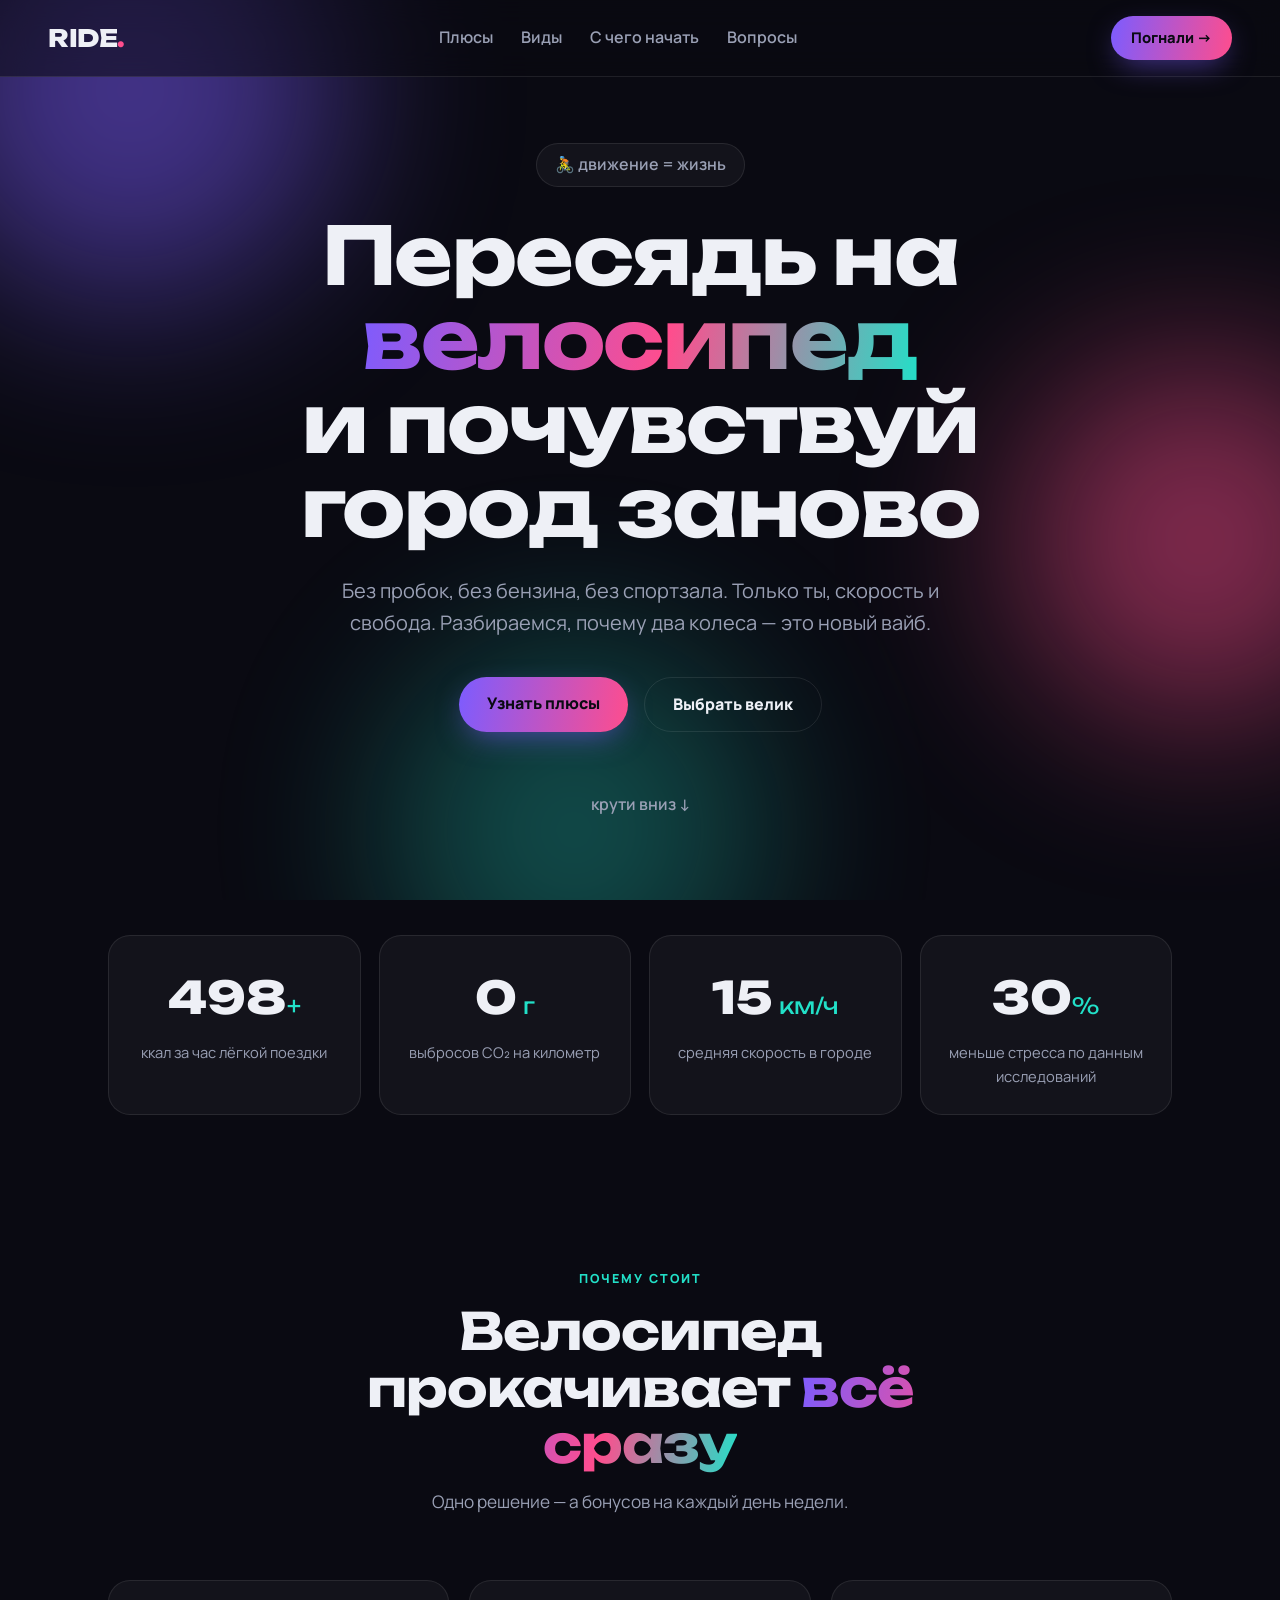
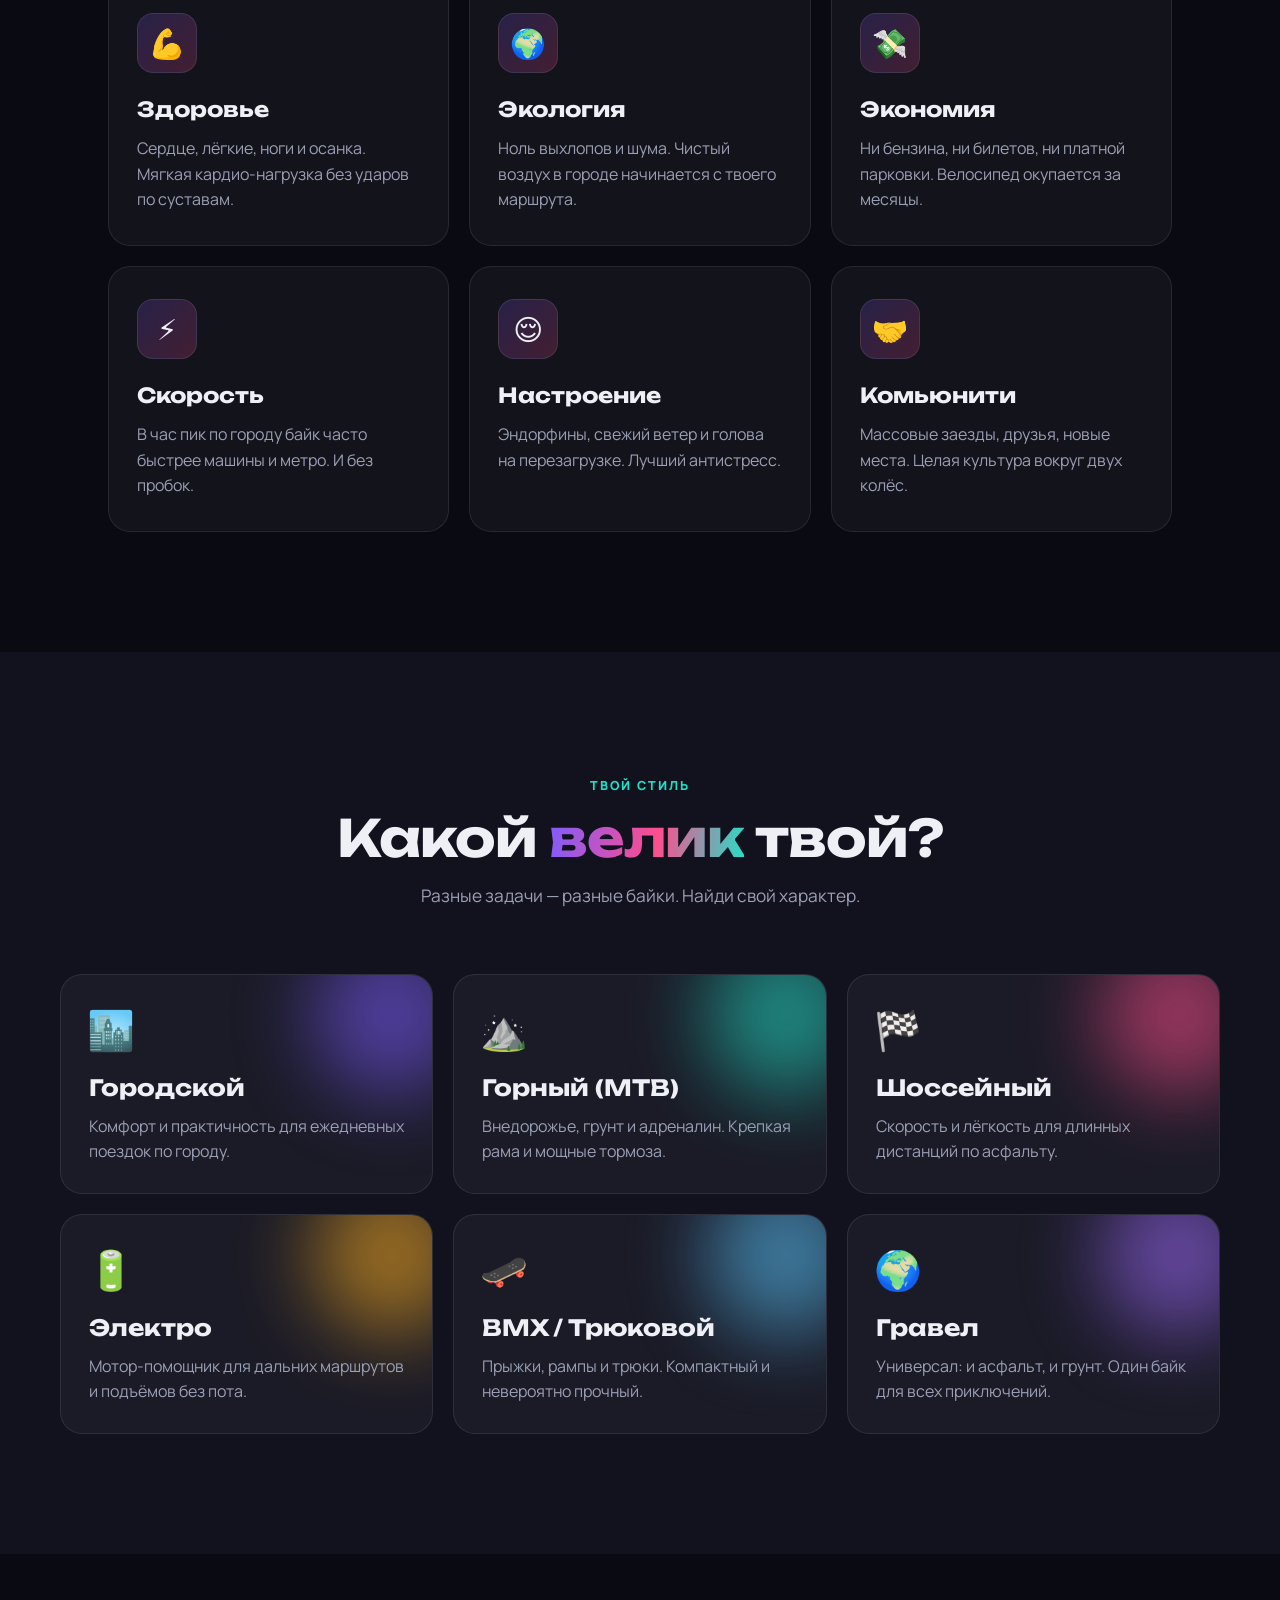
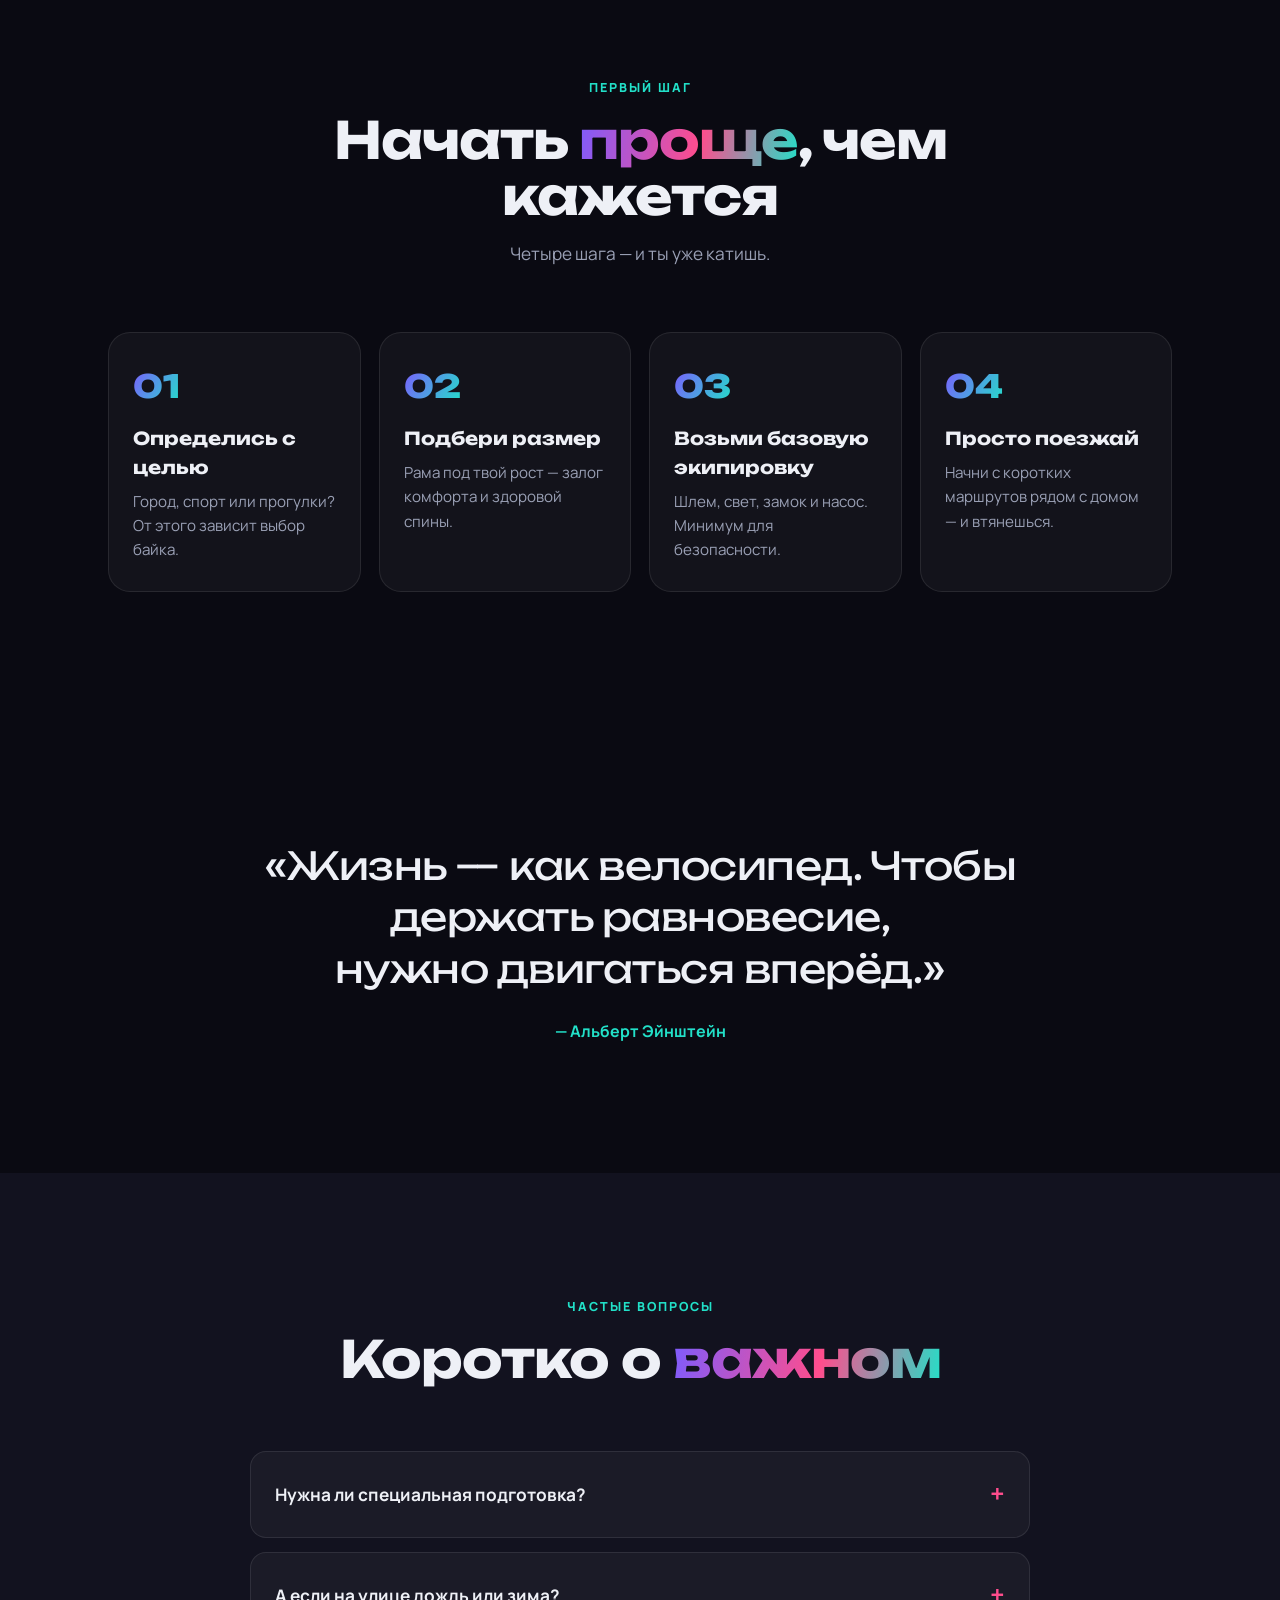
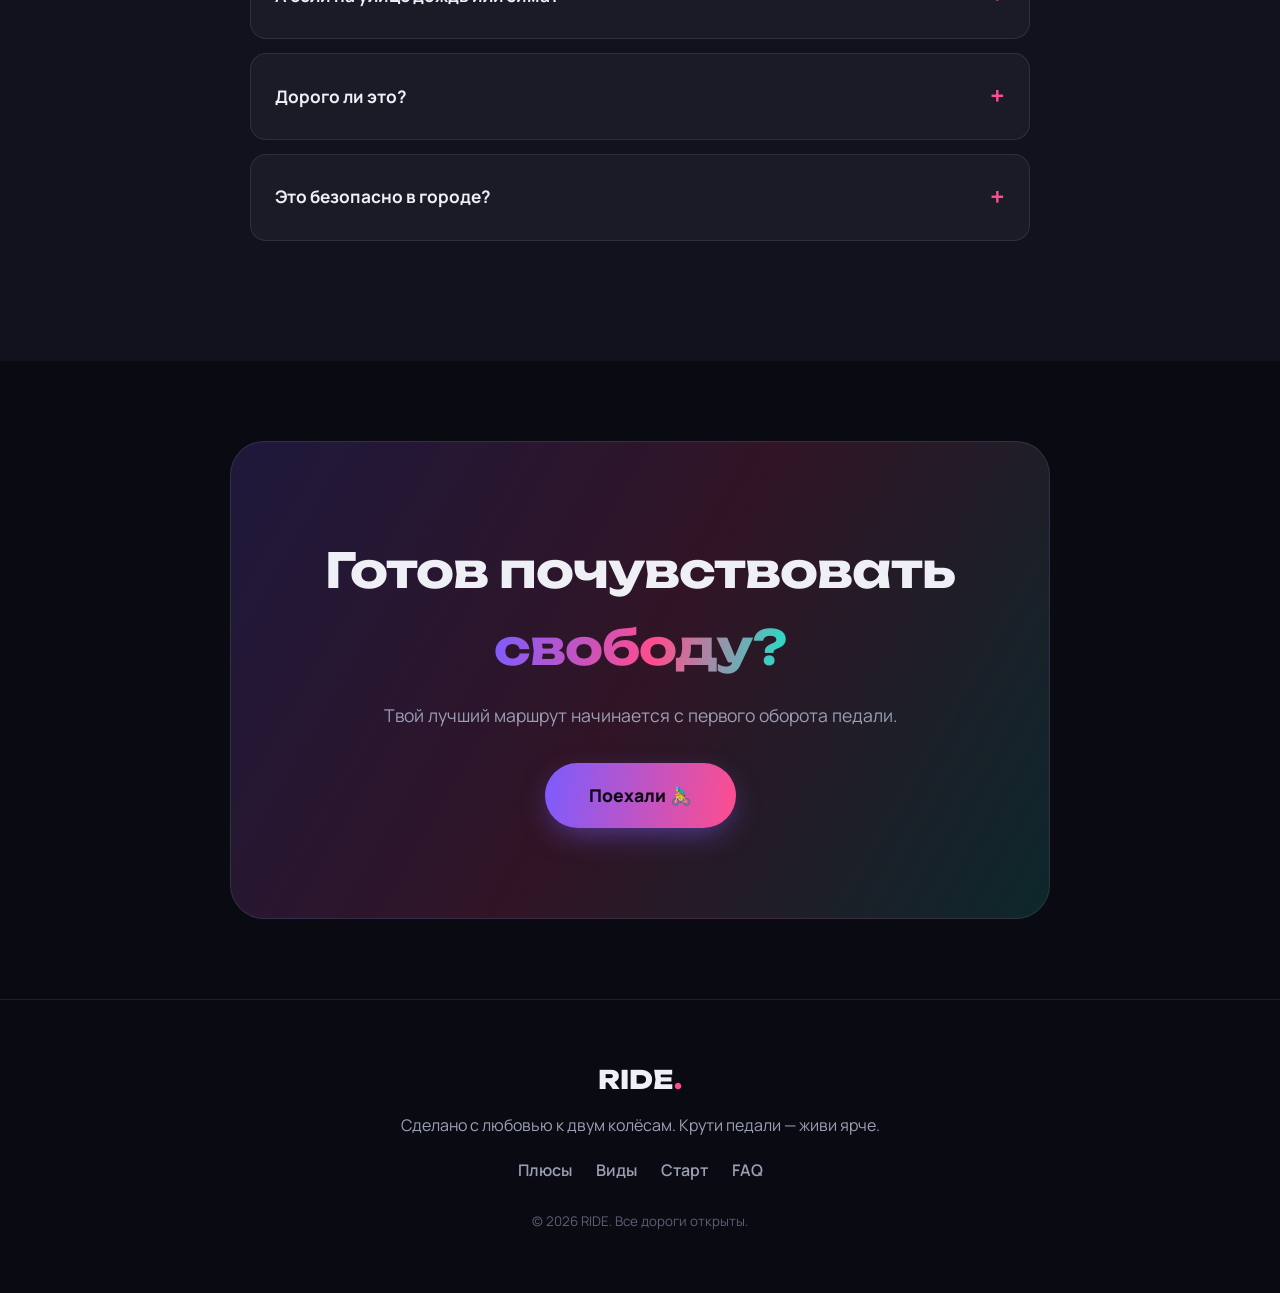
==== index.html @ b746876d "Initial website" ====
<!DOCTYPE html>
<html lang="ru">
<head>
  <meta charset="UTF-8" />
  <meta name="viewport" content="width=device-width, initial-scale=1.0" />
  <meta name="description" content="RIDE — современный сайт о велосипедах: зачем крутить педали, какой велик выбрать и как начать. Стиль, здоровье, свобода." />
  <title>RIDE — жизнь на двух колёсах</title>
  <link rel="preconnect" href="https://fonts.googleapis.com" />
  <link rel="preconnect" href="https://fonts.gstatic.com" crossorigin />
  <link href="https://fonts.googleapis.com/css2?family=Manrope:wght@400;600;800&family=Unbounded:wght@600;800&display=swap" rel="stylesheet" />
  <link rel="stylesheet" href="styles.css" />
</head>
<body>
  <!-- ФОНОВЫЕ БЛИКИ -->
  <div class="bg-orbs" aria-hidden="true">
    <span class="orb orb--1"></span>
    <span class="orb orb--2"></span>
    <span class="orb orb--3"></span>
  </div>

  <!-- ШАПКА -->
  <header class="nav" id="top">
    <a href="#top" class="nav__logo">RIDE<span>.</span></a>
    <nav class="nav__links" id="navLinks">
      <a href="#benefits">Плюсы</a>
      <a href="#types">Виды</a>
      <a href="#start">С чего начать</a>
      <a href="#faq">Вопросы</a>
    </nav>
    <a href="#start" class="btn btn--sm nav__cta">Погнали →</a>
    <button class="nav__burger" id="burger" aria-label="Меню">
      <span></span><span></span><span></span>
    </button>
  </header>

  <!-- HERO -->
  <section class="hero">
    <div class="hero__inner">
      <p class="hero__tag reveal">🚴 движение = жизнь</p>
      <h1 class="hero__title reveal">
        Пересядь на <span class="grad">велосипед</span><br />и почувствуй город заново
      </h1>
      <p class="hero__sub reveal">
        Без пробок, без бензина, без спортзала. Только ты, скорость и свобода.
        Разбираемся, почему два колеса — это новый вайб.
      </p>
      <div class="hero__actions reveal">
        <a href="#benefits" class="btn">Узнать плюсы</a>
        <a href="#types" class="btn btn--ghost">Выбрать велик</a>
      </div>
    </div>
    <div class="hero__scroll reveal">крути вниз ↓</div>
  </section>

  <!-- СТАТИСТИКА -->
  <section class="stats">
    <div class="stat">
      <span class="stat__num" data-count="500">0</span><span class="stat__plus">+</span>
      <p>ккал за час лёгкой поездки</p>
    </div>
    <div class="stat">
      <span class="stat__num" data-count="0">0</span><span class="stat__plus"> г</span>
      <p>выбросов CO₂ на километр</p>
    </div>
    <div class="stat">
      <span class="stat__num" data-count="15">0</span><span class="stat__plus"> км/ч</span>
      <p>средняя скорость в городе</p>
    </div>
    <div class="stat">
      <span class="stat__num" data-count="30">0</span><span class="stat__plus">%</span>
      <p>меньше стресса по данным исследований</p>
    </div>
  </section>

  <!-- ПРЕИМУЩЕСТВА -->
  <section class="section" id="benefits">
    <div class="section__head reveal">
      <span class="eyebrow">Почему стоит</span>
      <h2>Велосипед прокачивает <span class="grad">всё сразу</span></h2>
      <p>Одно решение — а бонусов на каждый день недели.</p>
    </div>
    <div class="cards">
      <article class="card reveal">
        <div class="card__ico">💪</div>
        <h3>Здоровье</h3>
        <p>Сердце, лёгкие, ноги и осанка. Мягкая кардио-нагрузка без ударов по суставам.</p>
      </article>
      <article class="card reveal">
        <div class="card__ico">🌍</div>
        <h3>Экология</h3>
        <p>Ноль выхлопов и шума. Чистый воздух в городе начинается с твоего маршрута.</p>
      </article>
      <article class="card reveal">
        <div class="card__ico">💸</div>
        <h3>Экономия</h3>
        <p>Ни бензина, ни билетов, ни платной парковки. Велосипед окупается за месяцы.</p>
      </article>
      <article class="card reveal">
        <div class="card__ico">⚡</div>
        <h3>Скорость</h3>
        <p>В час пик по городу байк часто быстрее машины и метро. И без пробок.</p>
      </article>
      <article class="card reveal">
        <div class="card__ico">😌</div>
        <h3>Настроение</h3>
        <p>Эндорфины, свежий ветер и голова на перезагрузке. Лучший антистресс.</p>
      </article>
      <article class="card reveal">
        <div class="card__ico">🤝</div>
        <h3>Комьюнити</h3>
        <p>Массовые заезды, друзья, новые места. Целая культура вокруг двух колёс.</p>
      </article>
    </div>
  </section>

  <!-- ВИДЫ -->
  <section class="section section--alt" id="types">
    <div class="section__head reveal">
      <span class="eyebrow">Твой стиль</span>
      <h2>Какой <span class="grad">велик</span> твой?</h2>
      <p>Разные задачи — разные байки. Найди свой характер.</p>
    </div>
    <div class="types" id="typesGrid"></div>
  </section>

  <!-- С ЧЕГО НАЧАТЬ -->
  <section class="section" id="start">
    <div class="section__head reveal">
      <span class="eyebrow">Первый шаг</span>
      <h2>Начать <span class="grad">проще</span>, чем кажется</h2>
      <p>Четыре шага — и ты уже катишь.</p>
    </div>
    <ol class="steps">
      <li class="step reveal">
        <span class="step__n">01</span>
        <h3>Определись с целью</h3>
        <p>Город, спорт или прогулки? От этого зависит выбор байка.</p>
      </li>
      <li class="step reveal">
        <span class="step__n">02</span>
        <h3>Подбери размер</h3>
        <p>Рама под твой рост — залог комфорта и здоровой спины.</p>
      </li>
      <li class="step reveal">
        <span class="step__n">03</span>
        <h3>Возьми базовую экипировку</h3>
        <p>Шлем, свет, замок и насос. Минимум для безопасности.</p>
      </li>
      <li class="step reveal">
        <span class="step__n">04</span>
        <h3>Просто поезжай</h3>
        <p>Начни с коротких маршрутов рядом с домом — и втянешься.</p>
      </li>
    </ol>
  </section>

  <!-- ЦИТАТА -->
  <section class="quote reveal">
    <blockquote>
      «Жизнь — как велосипед. Чтобы держать равновесие,<br />нужно двигаться вперёд.»
    </blockquote>
    <cite>— Альберт Эйнштейн</cite>
  </section>

  <!-- FAQ -->
  <section class="section section--alt" id="faq">
    <div class="section__head reveal">
      <span class="eyebrow">Частые вопросы</span>
      <h2>Коротко о <span class="grad">важном</span></h2>
    </div>
    <div class="faq">
      <details class="faq__item reveal">
        <summary>Нужна ли специальная подготовка?</summary>
        <p>Нет. Если умеешь держать равновесие — ты готов. Мышцы и выносливость подтянутся сами за пару недель.</p>
      </details>
      <details class="faq__item reveal">
        <summary>А если на улице дождь или зима?</summary>
        <p>Крылья, свет и правильная одежда решают почти всё. Тысячи людей катают круглый год — вопрос экипировки, а не сезона.</p>
      </details>
      <details class="faq__item reveal">
        <summary>Дорого ли это?</summary>
        <p>Надёжный городской велосипед стоит как несколько месяцев проездного, а служит годами. Дальше — почти бесплатное передвижение.</p>
      </details>
      <details class="faq__item reveal">
        <summary>Это безопасно в городе?</summary>
        <p>Да, если соблюдать правила, быть заметным и предсказуемым. Шлем, свет и внимание снижают риски в разы.</p>
      </details>
    </div>
  </section>

  <!-- CTA -->
  <section class="cta reveal">
    <h2>Готов почувствовать <span class="grad">свободу?</span></h2>
    <p>Твой лучший маршрут начинается с первого оборота педали.</p>
    <a href="#top" class="btn btn--lg">Поехали 🚴‍♂️</a>
  </section>

  <!-- ФУТЕР -->
  <footer class="footer">
    <div class="footer__logo">RIDE<span>.</span></div>
    <p>Сделано с любовью к двум колёсам. Крути педали — живи ярче.</p>
    <div class="footer__links">
      <a href="#benefits">Плюсы</a>
      <a href="#types">Виды</a>
      <a href="#start">Старт</a>
      <a href="#faq">FAQ</a>
    </div>
    <small>© 2026 RIDE. Все дороги открыты.</small>
  </footer>

  <script src="script.js"></script>
</body>
</html>
---- styles.css ----
/* ===== БАЗА ===== */
:root {
  --bg: #0a0a12;
  --bg-soft: #12121f;
  --card: rgba(255, 255, 255, 0.04);
  --stroke: rgba(255, 255, 255, 0.09);
  --text: #eef0f6;
  --muted: #9aa0b5;
  --c1: #7c5cff;   /* фиолет */
  --c2: #ff4d8d;   /* розовый */
  --c3: #22e0c8;   /* мятный */
  --radius: 22px;
  --maxw: 1160px;
}

* { margin: 0; padding: 0; box-sizing: border-box; }

html { scroll-behavior: smooth; }

body {
  font-family: "Manrope", system-ui, sans-serif;
  background: var(--bg);
  color: var(--text);
  line-height: 1.6;
  overflow-x: hidden;
  position: relative;
}

h1, h2, h3, .nav__logo, .footer__logo { font-family: "Unbounded", sans-serif; }

.grad {
  background: linear-gradient(100deg, var(--c1), var(--c2) 55%, var(--c3));
  -webkit-background-clip: text;
  background-clip: text;
  color: transparent;
}

/* ===== ФОНОВЫЕ БЛИКИ ===== */
.bg-orbs { position: fixed; inset: 0; z-index: -1; overflow: hidden; }
.orb { position: absolute; border-radius: 50%; filter: blur(90px); opacity: 0.5; }
.orb--1 { width: 420px; height: 420px; background: var(--c1); top: -120px; left: -80px; }
.orb--2 { width: 360px; height: 360px; background: var(--c2); top: 40%; right: -100px; }
.orb--3 { width: 380px; height: 380px; background: var(--c3); bottom: -120px; left: 30%; opacity: 0.3; }

/* ===== НАВИГАЦИЯ ===== */
.nav {
  position: sticky; top: 0; z-index: 50;
  display: flex; align-items: center; justify-content: space-between;
  gap: 20px; padding: 16px clamp(18px, 5vw, 48px);
  backdrop-filter: blur(14px);
  background: rgba(10, 10, 18, 0.55);
  border-bottom: 1px solid var(--stroke);
}
.nav__logo { font-size: 1.5rem; font-weight: 800; color: var(--text); text-decoration: none; letter-spacing: -0.5px; }
.nav__logo span { color: var(--c2); }
.nav__links { display: flex; gap: 28px; }
.nav__links a { color: var(--muted); text-decoration: none; font-weight: 600; transition: color .2s; }
.nav__links a:hover { color: var(--text); }
.nav__burger { display: none; flex-direction: column; gap: 5px; background: none; border: 0; cursor: pointer; }
.nav__burger span { width: 26px; height: 2.5px; background: var(--text); border-radius: 2px; transition: .3s; }

/* ===== КНОПКИ ===== */
.btn {
  display: inline-block; padding: 14px 28px; border-radius: 100px;
  font-weight: 800; text-decoration: none; color: #0a0a12;
  background: linear-gradient(100deg, var(--c1), var(--c2));
  border: 0; cursor: pointer; transition: transform .2s, box-shadow .3s;
  box-shadow: 0 10px 30px -8px rgba(124, 92, 255, 0.6);
}
.btn:hover { transform: translateY(-3px); box-shadow: 0 16px 40px -8px rgba(255, 77, 141, 0.55); }
.btn--ghost { background: transparent; color: var(--text); border: 1.5px solid var(--stroke); box-shadow: none; }
.btn--ghost:hover { border-color: var(--c3); }
.btn--sm { padding: 10px 20px; font-size: .92rem; }
.btn--lg { padding: 18px 44px; font-size: 1.1rem; }

/* ===== HERO ===== */
.hero {
  min-height: 92vh; display: flex; flex-direction: column;
  align-items: center; justify-content: center; text-align: center;
  padding: 40px clamp(18px, 5vw, 48px) 60px; position: relative;
}
.hero__inner { max-width: 860px; }
.hero__tag {
  display: inline-block; padding: 8px 18px; border-radius: 100px;
  background: var(--card); border: 1px solid var(--stroke);
  color: var(--muted); font-weight: 600; margin-bottom: 26px;
}
.hero__title { font-size: clamp(2.4rem, 7vw, 5rem); line-height: 1.05; letter-spacing: -1.5px; }
.hero__sub { color: var(--muted); font-size: clamp(1rem, 2.4vw, 1.25rem); margin: 26px auto 0; max-width: 620px; }
.hero__actions { display: flex; gap: 16px; justify-content: center; flex-wrap: wrap; margin-top: 38px; }
.hero__scroll { margin-top: 60px; color: var(--muted); font-weight: 600; animation: bob 1.8s ease-in-out infinite; }
@keyframes bob { 50% { transform: translateY(8px); } }

/* ===== СТАТИСТИКА ===== */
.stats {
  max-width: var(--maxw); margin: 0 auto; padding: 30px clamp(18px, 5vw, 48px);
  display: grid; grid-template-columns: repeat(4, 1fr); gap: 18px;
}
.stat {
  background: var(--card); border: 1px solid var(--stroke); border-radius: var(--radius);
  padding: 26px 22px; text-align: center;
}
.stat__num { font-family: "Unbounded", sans-serif; font-size: clamp(1.8rem, 4vw, 2.8rem); font-weight: 800; }
.stat__plus { font-family: "Unbounded", sans-serif; font-size: 1.4rem; color: var(--c3); }
.stat p { color: var(--muted); font-size: .92rem; margin-top: 8px; }

/* ===== СЕКЦИИ ===== */
.section { max-width: var(--maxw); margin: 0 auto; padding: clamp(60px, 10vw, 120px) clamp(18px, 5vw, 48px); }
.section--alt { max-width: 100%; background: var(--bg-soft); }
.section--alt > * { max-width: var(--maxw); margin-left: auto; margin-right: auto; }
.section__head { text-align: center; max-width: 620px; margin: 0 auto clamp(40px, 6vw, 64px); }
.eyebrow {
  display: inline-block; text-transform: uppercase; letter-spacing: 2px;
  font-size: .78rem; font-weight: 800; color: var(--c3); margin-bottom: 14px;
}
.section__head h2 { font-size: clamp(1.9rem, 5vw, 3.2rem); line-height: 1.1; letter-spacing: -1px; }
.section__head p { color: var(--muted); margin-top: 16px; font-size: 1.08rem; }

/* ===== КАРТОЧКИ ПРЕИМУЩЕСТВ ===== */
.cards { display: grid; grid-template-columns: repeat(3, 1fr); gap: 20px; }
.card {
  background: var(--card); border: 1px solid var(--stroke); border-radius: var(--radius);
  padding: 32px 28px; transition: transform .3s, border-color .3s, background .3s;
  position: relative; overflow: hidden;
}
.card::before {
  content: ""; position: absolute; inset: 0; opacity: 0; transition: opacity .3s;
  background: radial-gradient(400px circle at top left, rgba(124, 92, 255, 0.14), transparent 60%);
}
.card:hover { transform: translateY(-6px); border-color: rgba(124, 92, 255, 0.5); }
.card:hover::before { opacity: 1; }
.card__ico {
  width: 60px; height: 60px; display: grid; place-items: center; font-size: 1.8rem;
  border-radius: 16px; background: linear-gradient(135deg, rgba(124,92,255,.2), rgba(255,77,141,.2));
  border: 1px solid var(--stroke); margin-bottom: 20px;
}
.card h3 { font-size: 1.3rem; margin-bottom: 10px; }
.card p { color: var(--muted); }

/* ===== ВИДЫ ВЕЛОСИПЕДОВ ===== */
.types { display: grid; grid-template-columns: repeat(3, 1fr); gap: 20px; }
.type {
  border-radius: var(--radius); padding: 28px; min-height: 220px;
  display: flex; flex-direction: column; justify-content: flex-end;
  border: 1px solid var(--stroke); position: relative; overflow: hidden;
  background: var(--card); transition: transform .3s;
}
.type:hover { transform: translateY(-6px) scale(1.01); }
.type__glow { position: absolute; top: -40px; right: -40px; width: 160px; height: 160px; border-radius: 50%; filter: blur(40px); opacity: .55; }
.type__emoji { font-size: 2.4rem; position: absolute; top: 24px; left: 26px; }
.type h3 { font-size: 1.4rem; position: relative; z-index: 1; }
.type p { color: var(--muted); margin-top: 8px; position: relative; z-index: 1; }

/* ===== ШАГИ ===== */
.steps { display: grid; grid-template-columns: repeat(4, 1fr); gap: 18px; list-style: none; }
.step {
  background: var(--card); border: 1px solid var(--stroke); border-radius: var(--radius);
  padding: 28px 24px; transition: border-color .3s, transform .3s;
}
.step:hover { border-color: var(--c3); transform: translateY(-4px); }
.step__n {
  font-family: "Unbounded", sans-serif; font-size: 2rem; font-weight: 800;
  background: linear-gradient(120deg, var(--c1), var(--c3));
  -webkit-background-clip: text; background-clip: text; color: transparent;
}
.step h3 { font-size: 1.12rem; margin: 12px 0 8px; }
.step p { color: var(--muted); font-size: .95rem; }

/* ===== ЦИТАТА ===== */
.quote { text-align: center; padding: clamp(70px, 10vw, 130px) clamp(18px, 5vw, 48px); max-width: 900px; margin: 0 auto; }
.quote blockquote { font-family: "Unbounded", sans-serif; font-size: clamp(1.4rem, 4vw, 2.4rem); line-height: 1.35; letter-spacing: -0.5px; }
.quote cite { display: block; margin-top: 24px; color: var(--c3); font-style: normal; font-weight: 700; }

/* ===== FAQ ===== */
.faq { max-width: 780px; margin: 0 auto; display: flex; flex-direction: column; gap: 14px; }
.faq__item {
  background: var(--card); border: 1px solid var(--stroke); border-radius: 16px;
  padding: 4px 24px; transition: border-color .3s;
}
.faq__item[open] { border-color: rgba(124, 92, 255, 0.5); }
.faq__item summary {
  cursor: pointer; padding: 18px 0; font-weight: 700; font-size: 1.08rem;
  list-style: none; display: flex; justify-content: space-between; align-items: center;
}
.faq__item summary::-webkit-details-marker { display: none; }
.faq__item summary::after { content: "+"; font-size: 1.6rem; color: var(--c2); transition: transform .3s; }
.faq__item[open] summary::after { transform: rotate(45deg); }
.faq__item p { color: var(--muted); padding: 0 0 20px; }

/* ===== CTA ===== */
.cta {
  text-align: center; max-width: 820px; margin: clamp(40px, 8vw, 80px) auto;
  padding: clamp(50px, 8vw, 90px) clamp(24px, 5vw, 60px); border-radius: 34px;
  background: linear-gradient(120deg, rgba(124,92,255,.18), rgba(255,77,141,.16), rgba(34,224,200,.14));
  border: 1px solid var(--stroke);
}
.cta h2 { font-size: clamp(1.8rem, 5vw, 3rem); letter-spacing: -1px; }
.cta p { color: var(--muted); margin: 16px 0 34px; font-size: 1.1rem; }

/* ===== ФУТЕР ===== */
.footer { text-align: center; padding: 60px clamp(18px, 5vw, 48px); border-top: 1px solid var(--stroke); }
.footer__logo { font-size: 1.6rem; font-weight: 800; }
.footer__logo span { color: var(--c2); }
.footer p { color: var(--muted); margin: 12px 0 20px; }
.footer__links { display: flex; gap: 24px; justify-content: center; flex-wrap: wrap; margin-bottom: 24px; }
.footer__links a { color: var(--muted); text-decoration: none; font-weight: 600; transition: color .2s; }
.footer__links a:hover { color: var(--c3); }
.footer small { color: #5b6076; }

/* ===== АНИМАЦИЯ ПОЯВЛЕНИЯ ===== */
.reveal { opacity: 0; transform: translateY(30px); transition: opacity .7s ease, transform .7s ease; }
.reveal.in { opacity: 1; transform: none; }

/* ===== АДАПТИВ ===== */
@media (max-width: 900px) {
  .cards, .types { grid-template-columns: repeat(2, 1fr); }
  .stats { grid-template-columns: repeat(2, 1fr); }
  .steps { grid-template-columns: repeat(2, 1fr); }
}
@media (max-width: 640px) {
  .nav__links {
    position: fixed; inset: 64px 12px auto 12px; flex-direction: column; gap: 8px;
    background: rgba(18, 18, 31, 0.97); border: 1px solid var(--stroke);
    border-radius: 18px; padding: 16px; transform: translateY(-140%);
    transition: transform .35s ease; backdrop-filter: blur(14px);
  }
  .nav__links.open { transform: none; }
  .nav__cta { display: none; }
  .nav__burger { display: flex; }
  .nav__burger.x span:nth-child(1) { transform: translateY(7.5px) rotate(45deg); }
  .nav__burger.x span:nth-child(2) { opacity: 0; }
  .nav__burger.x span:nth-child(3) { transform: translateY(-7.5px) rotate(-45deg); }
  .cards, .types, .stats, .steps { grid-template-columns: 1fr; }
}
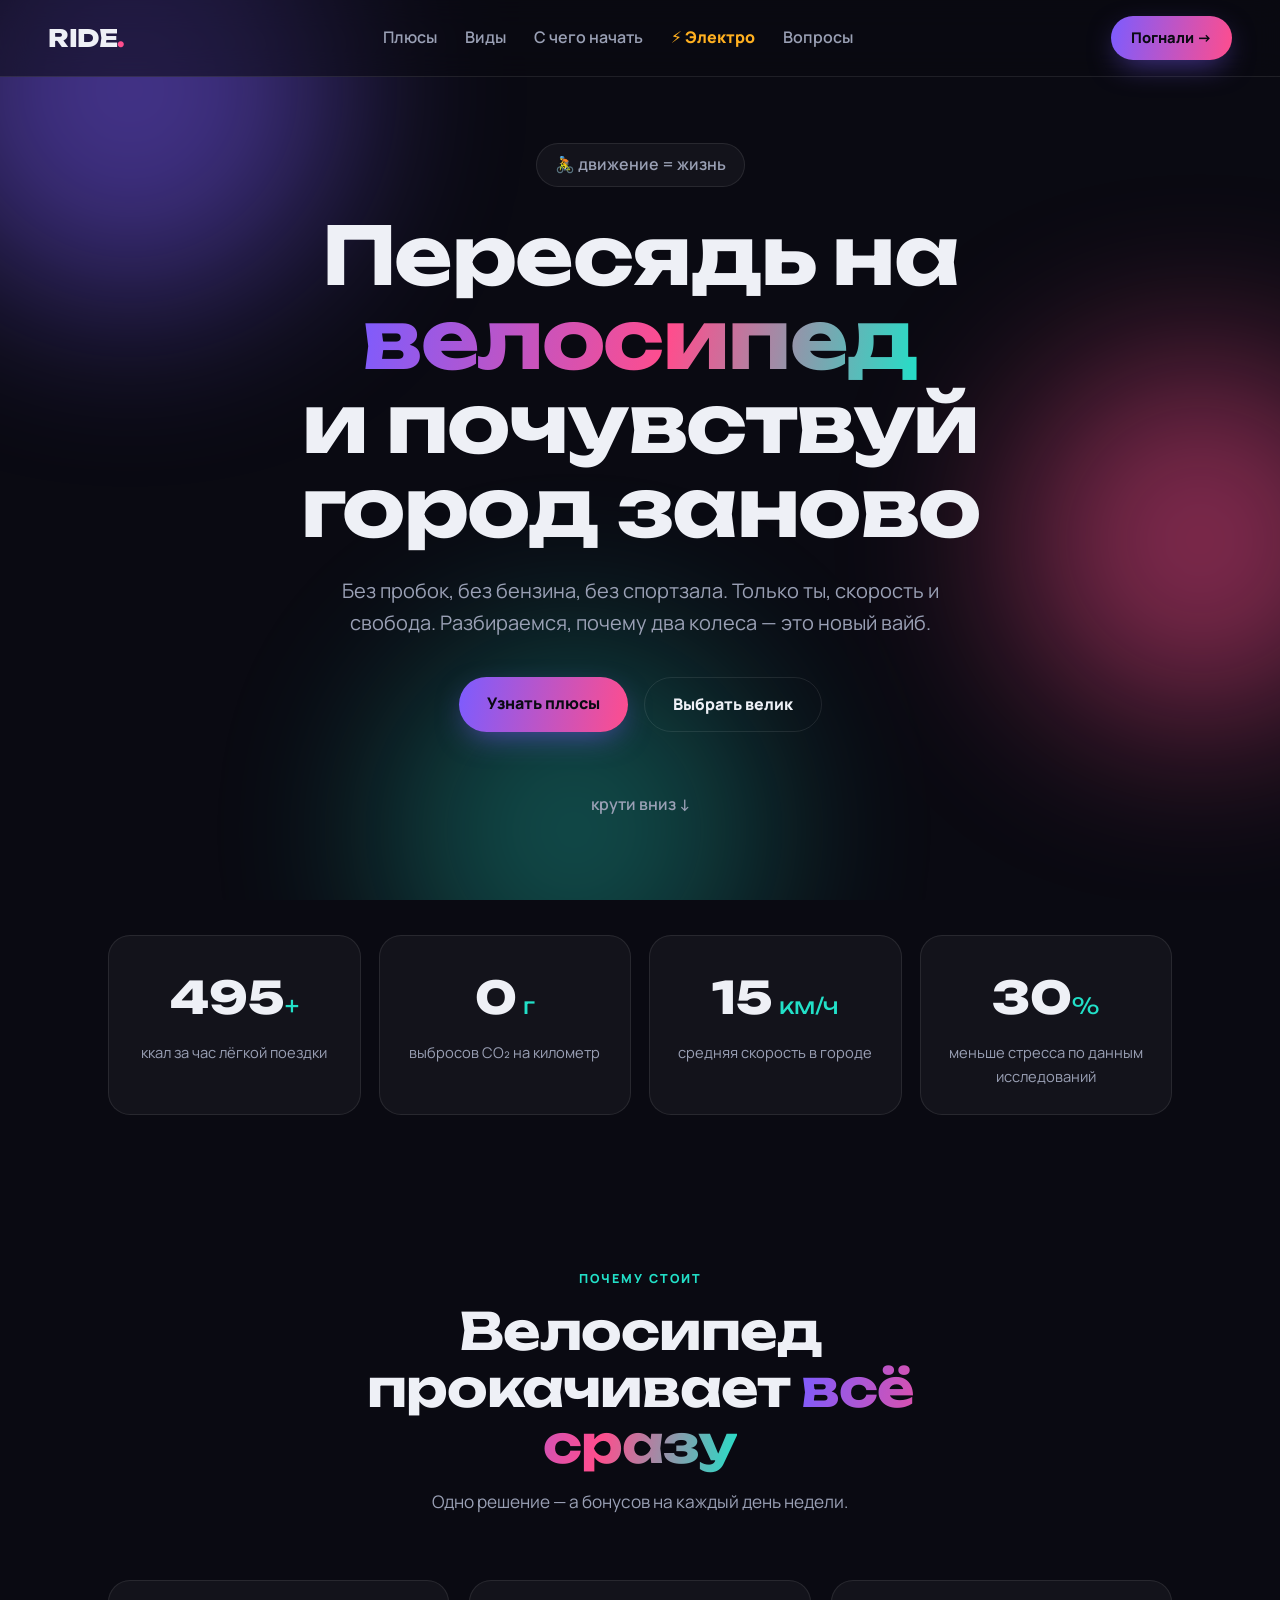
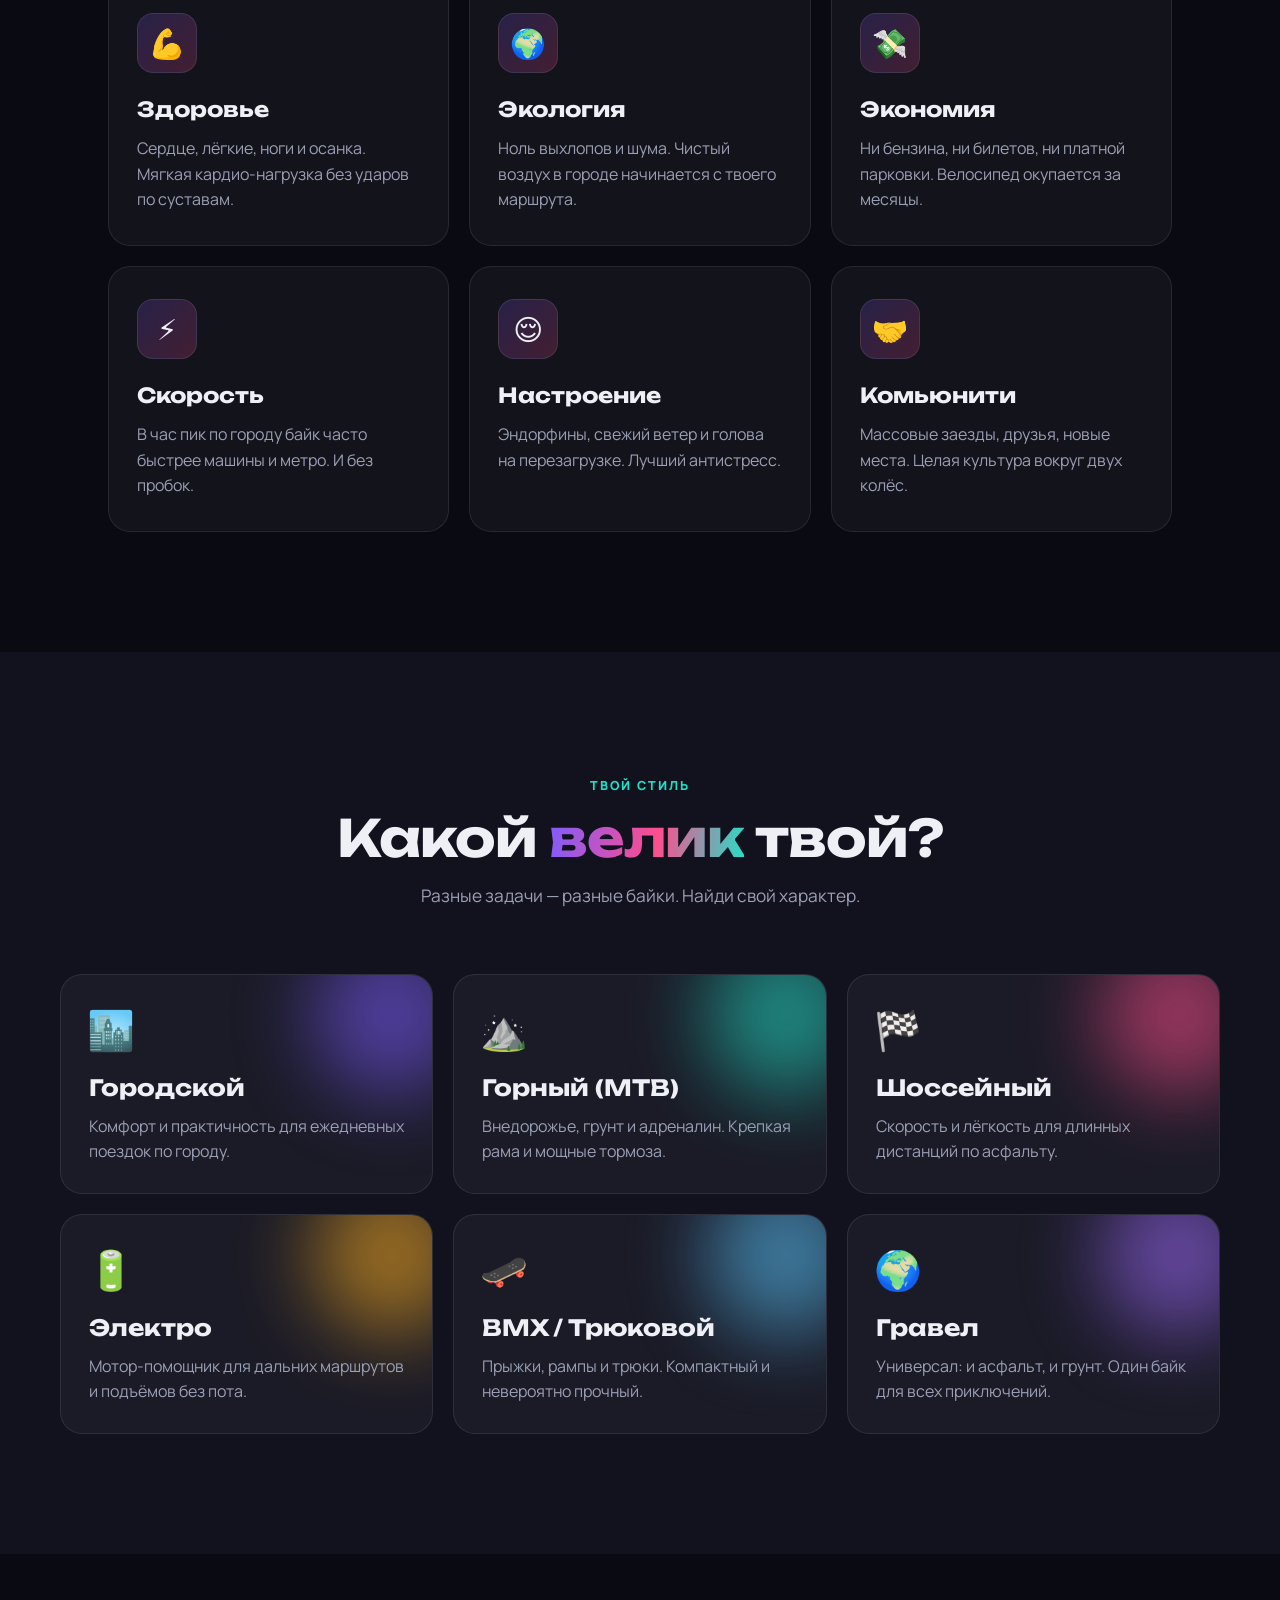
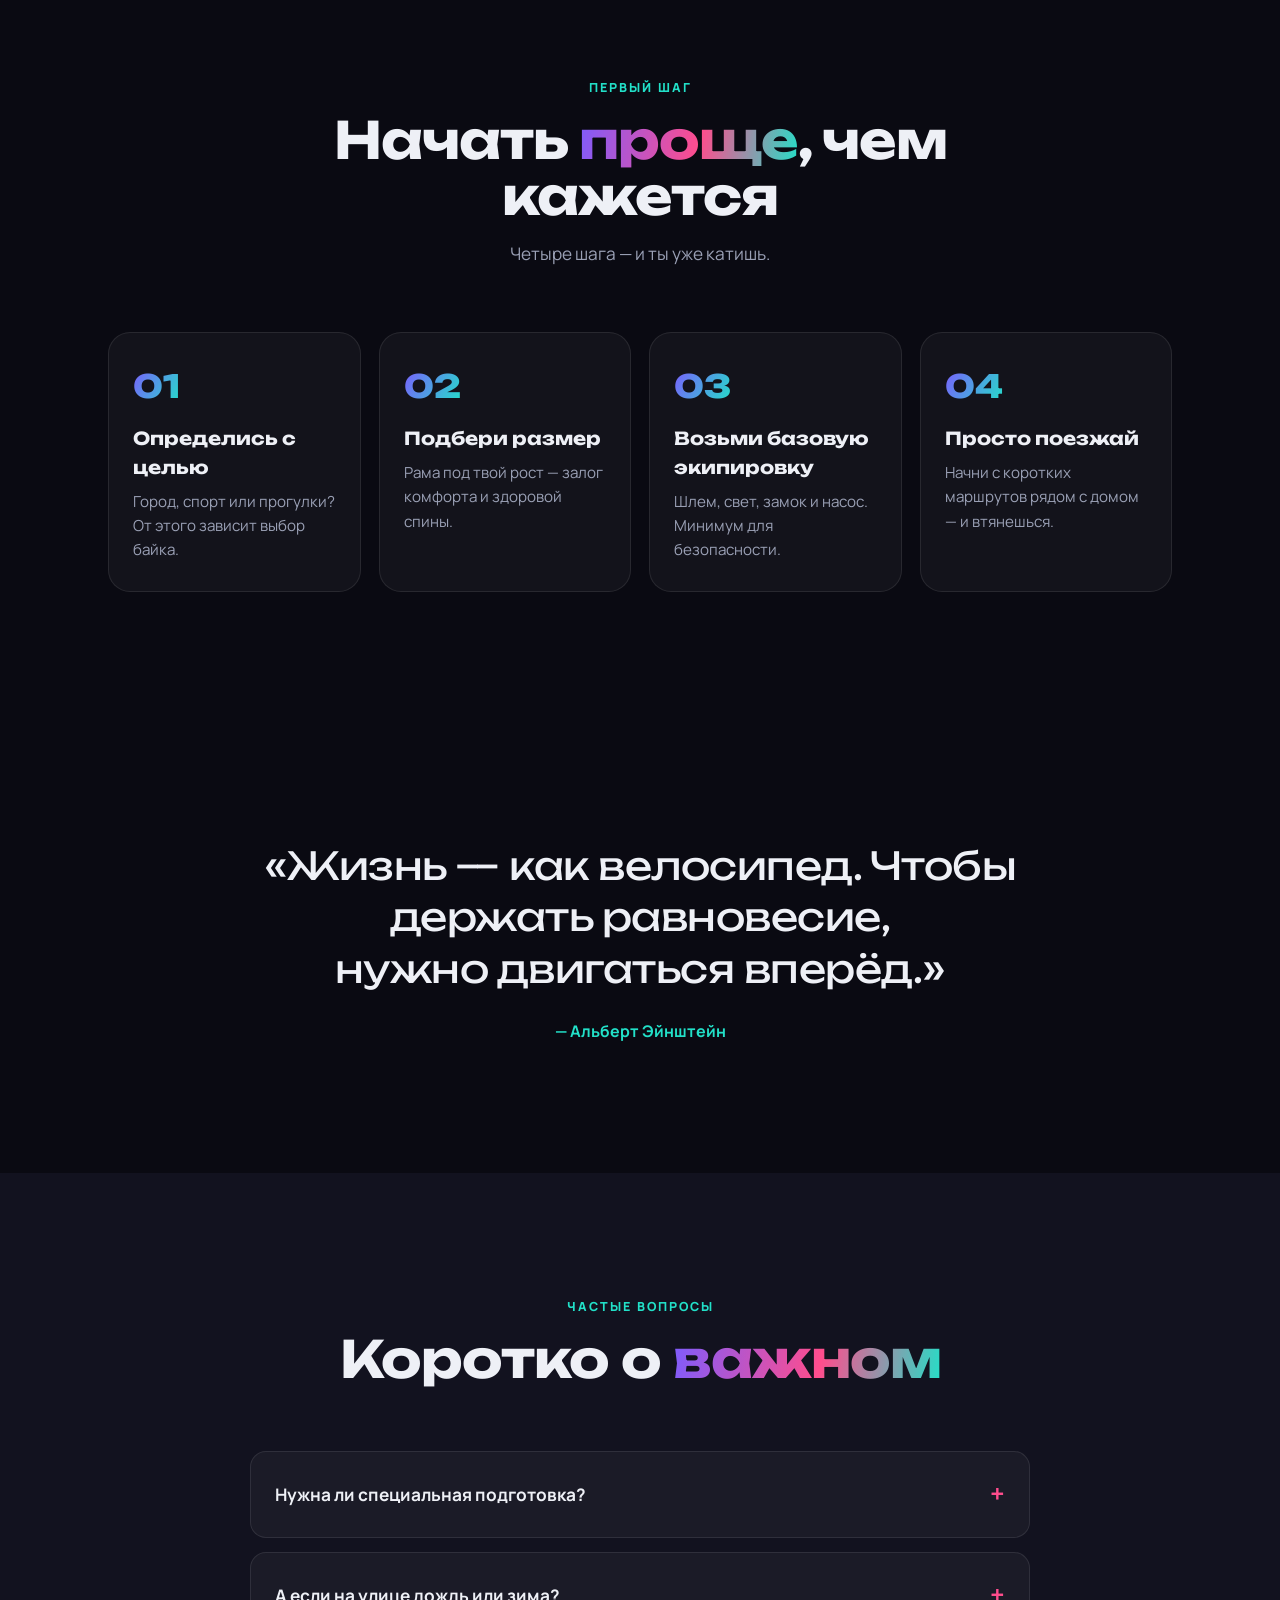
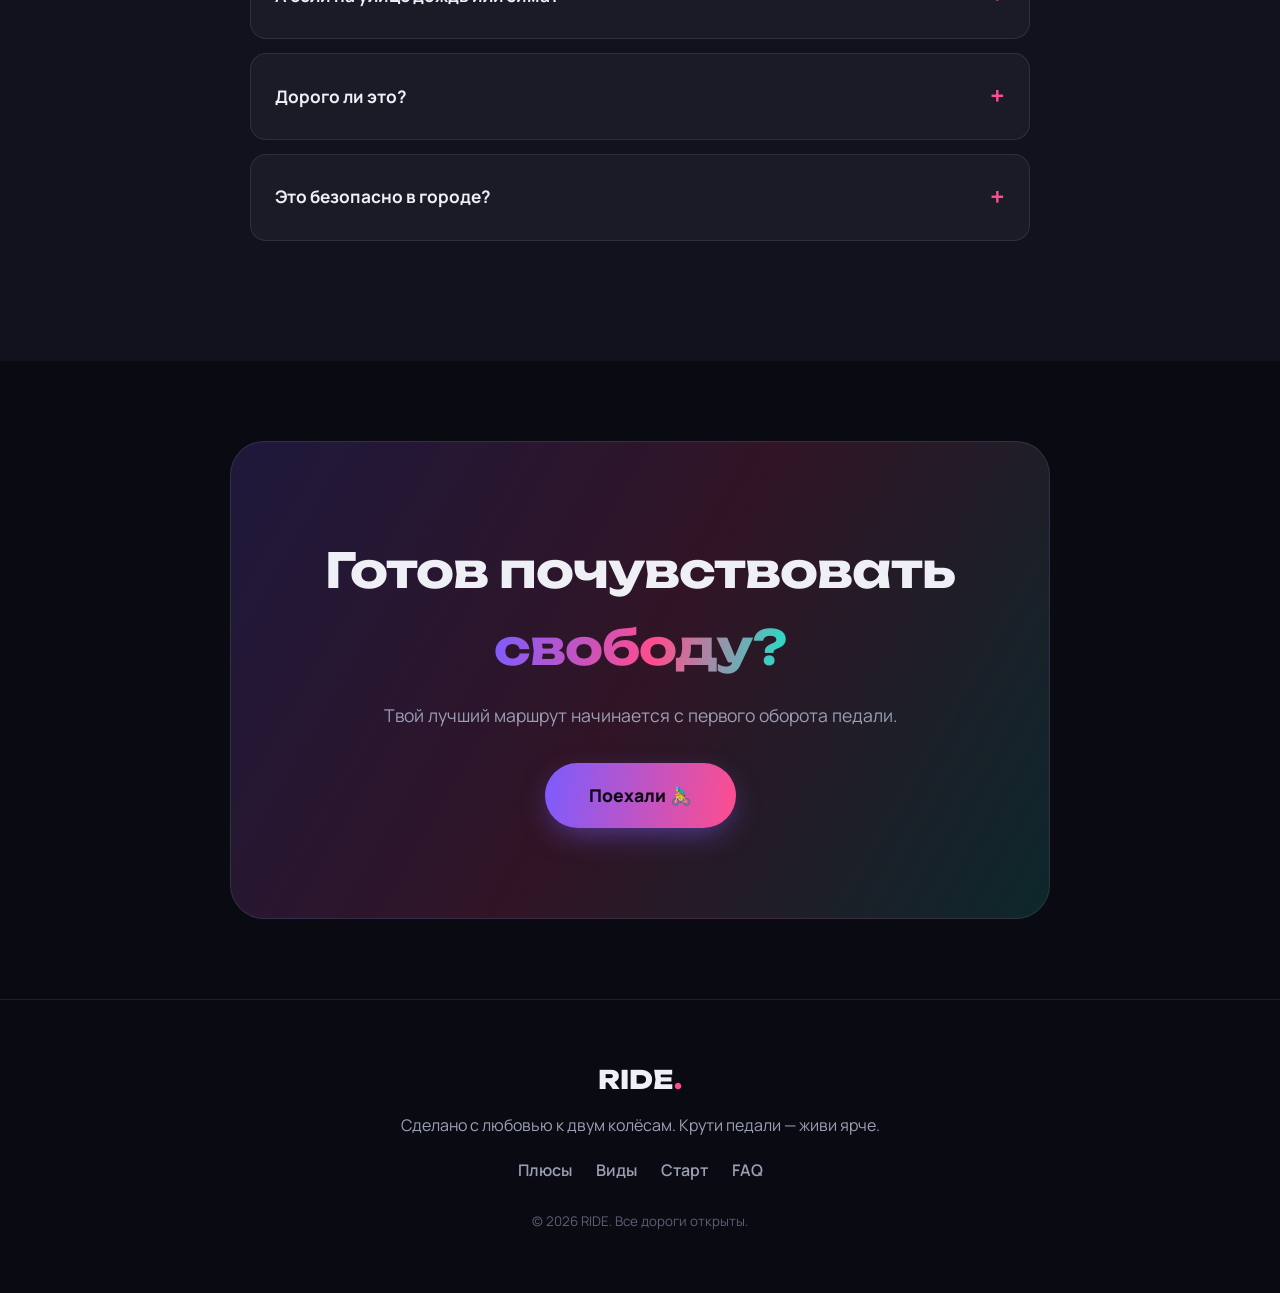
==== commit bfbb6763: "Created website" ====
--- a/index.html
+++ b/index.html
@@ -25,6 +25,7 @@
       <a href="#benefits">Плюсы</a>
       <a href="#types">Виды</a>
       <a href="#start">С чего начать</a>
+      <a href="ebike.html" style="color: #ffb020; font-weight: 800;">⚡ Электро</a>
       <a href="#faq">Вопросы</a>
     </nav>
     <a href="#start" class="btn btn--sm nav__cta">Погнали →</a>
